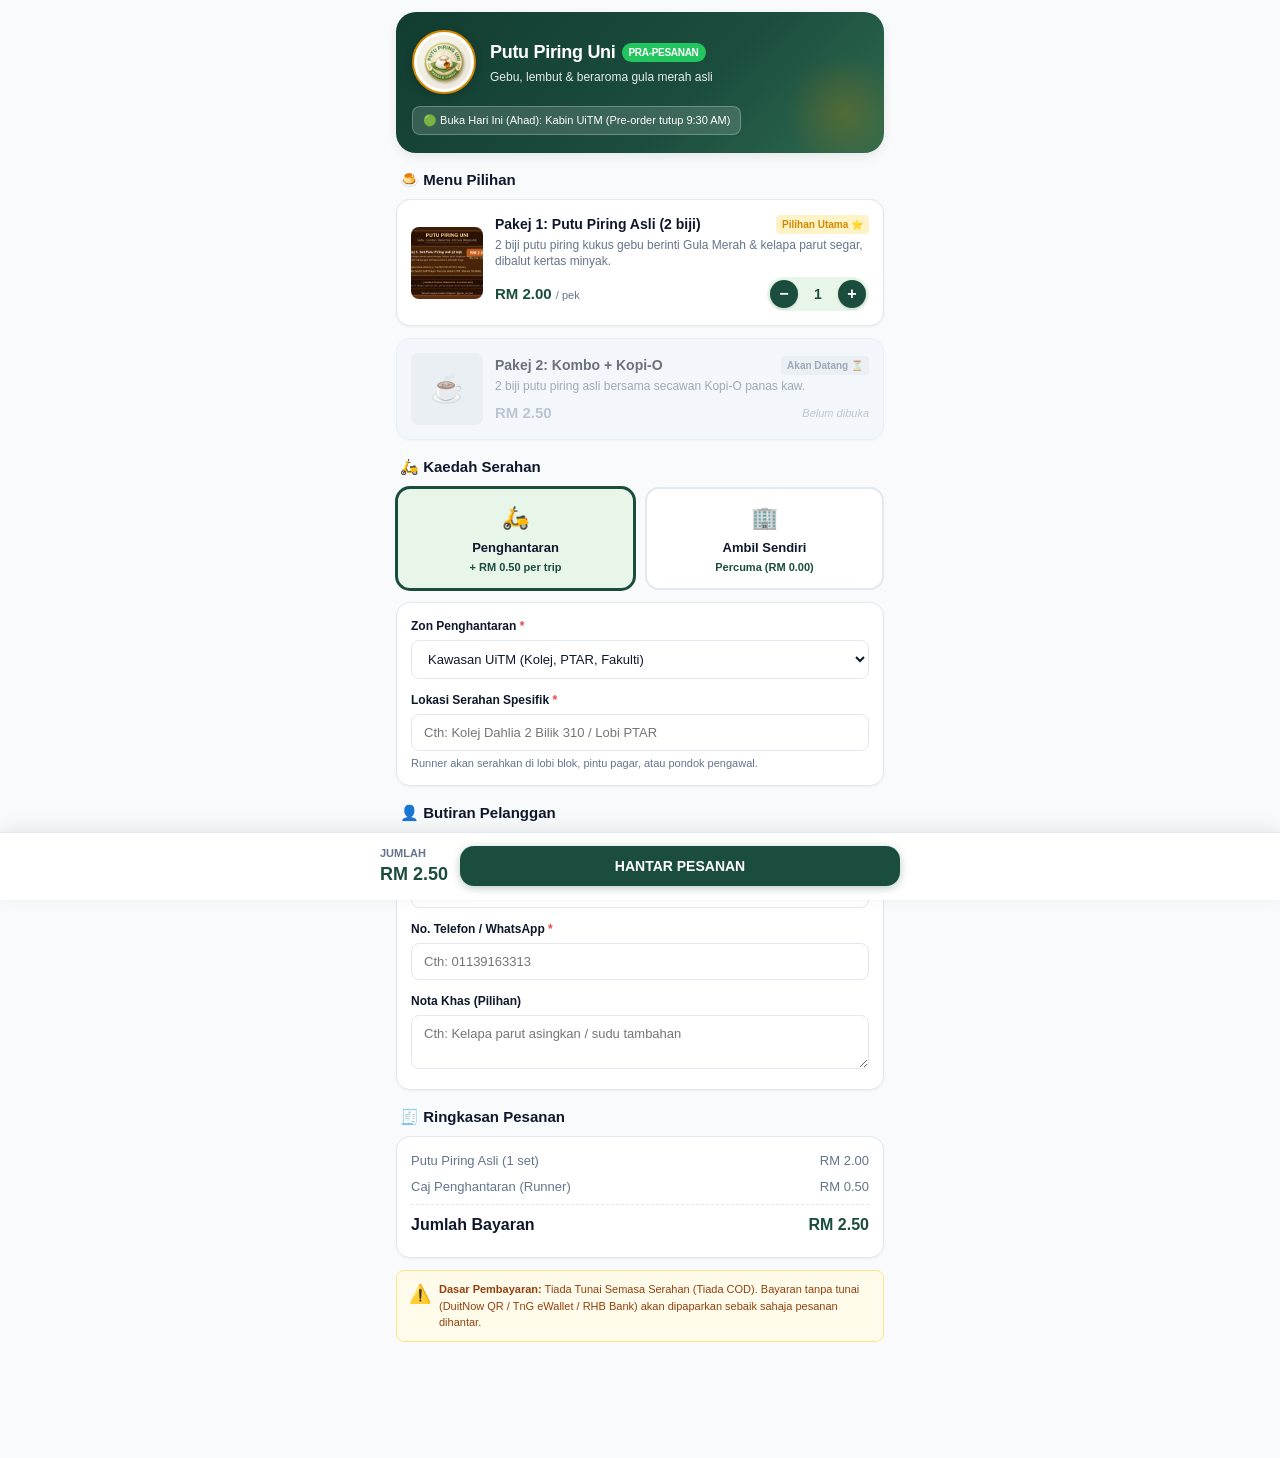
==== miniapp/index.html @ c7768cb8 "Add Telegram Mini App, GitHub Pages workflow, and assets" ====
<!DOCTYPE html>
<html lang="ms">
<head>
    <meta charset="UTF-8">
    <meta name="viewport" content="width=device-width, initial-scale=1.0, maximum-scale=1.0, user-scalable=no, viewport-fit=cover">
    <title>Putu Piring Uni - Aplikasi Pesanan</title>
    <!-- Telegram WebApp JS SDK -->
    <script src="https://telegram.org/js/telegram-web-app.js"></script>
    <link rel="stylesheet" href="styles.css">
</head>
<body>
    <div class="container">
        <!-- Brand Header -->
        <header class="brand-header">
            <div class="brand-info">
                <img src="assets/putu_piring_uni_logo.png" alt="Putu Piring Uni" class="brand-logo" onerror="this.src='assets/putu_piring_uni_avatar_512.png'">
                <div class="brand-text">
                    <h1>Putu Piring Uni <span class="brand-badge">Pra-Pesanan</span></h1>
                    <div class="brand-tagline">Gebu, lembut & beraroma gula merah asli</div>
                </div>
            </div>
            <div class="schedule-pill" id="schedulePill">
                🟢 Memuatkan jadual operasi...
            </div>
        </header>

        <!-- Menu Section -->
        <h2 class="section-title">🍮 Menu Pilihan</h2>
        
        <!-- Pakej 1 (Active) -->
        <div class="card menu-card">
            <img src="assets/menu_placeholder.jpg" alt="Pakej 1" class="menu-thumb" onerror="this.style.display='none'">
            <div class="menu-content">
                <div class="menu-title">
                    <span>Pakej 1: Putu Piring Asli (2 biji)</span>
                    <span class="tag-popular">Pilihan Utama ⭐</span>
                </div>
                <div class="menu-desc">2 biji putu piring kukus gebu berinti Gula Merah & kelapa parut segar, dibalut kertas minyak.</div>
                <div class="menu-price-row">
                    <div class="menu-price">RM 2.00 <span style="font-size: 11px; font-weight: normal; color: var(--text-muted);">/ pek</span></div>
                    <div class="stepper">
                        <button type="button" class="stepper-btn" id="btnMinus" aria-label="Kurangkan">−</button>
                        <span class="stepper-val" id="qtyVal">1</span>
                        <button type="button" class="stepper-btn" id="btnPlus" aria-label="Tambah">+</button>
                    </div>
                </div>
            </div>
        </div>

        <!-- Pakej 2 (Coming Soon) -->
        <div class="card menu-card disabled">
            <div class="menu-thumb" style="display: flex; align-items: center; justify-content: center; font-size: 28px; background: #e2e8f0;">☕</div>
            <div class="menu-content">
                <div class="menu-title">
                    <span>Pakej 2: Kombo + Kopi-O</span>
                    <span class="tag-soon">Akan Datang ⏳</span>
                </div>
                <div class="menu-desc">2 biji putu piring asli bersama secawan Kopi-O panas kaw.</div>
                <div class="menu-price-row">
                    <div class="menu-price" style="color: #94a3b8;">RM 2.50</div>
                    <span style="font-size: 11px; color: #94a3b8; font-style: italic;">Belum dibuka</span>
                </div>
            </div>
        </div>

        <!-- Fulfillment Method Section -->
        <h2 class="section-title">🛵 Kaedah Serahan</h2>
        <div class="fulfillment-grid">
            <div class="fulfillment-btn active" id="radioDelivery">
                <div class="fulfillment-icon">🛵</div>
                <div class="fulfillment-title">Penghantaran</div>
                <div class="fulfillment-fee">+ RM 0.50 per trip</div>
            </div>
            <div class="fulfillment-btn" id="radioPickup">
                <div class="fulfillment-icon">🏢</div>
                <div class="fulfillment-title">Ambil Sendiri</div>
                <div class="fulfillment-fee">Percuma (RM 0.00)</div>
            </div>
        </div>

        <!-- Delivery Fields -->
        <div id="deliveryFields" class="card">
            <div class="form-group">
                <label for="inputZone" class="form-label">Zon Penghantaran <span class="req">*</span></label>
                <select id="inputZone" class="form-select">
                    <option value="Kawasan UiTM (Kolej Kediaman, PTAR, Lobi Fakulti)">Kawasan UiTM (Kolej, PTAR, Fakulti)</option>
                    <option value="RPTU (Residensi Pelajar Luar Kampus)">RPTU (Residensi Pelajar Luar Kampus)</option>
                    <option value="Kawasan Fasa 5 (Lembah Bujang)">Kawasan Fasa 5 (Lembah Bujang)</option>
                </select>
            </div>
            <div class="form-group" style="margin-bottom: 0;">
                <label for="inputAddress" class="form-label">Lokasi Serahan Spesifik <span class="req">*</span></label>
                <input type="text" id="inputAddress" class="form-input" placeholder="Cth: Kolej Dahlia 2 Bilik 310 / Lobi PTAR">
                <div style="font-size: 11px; color: var(--text-muted); margin-top: 4px;">Runner akan serahkan di lobi blok, pintu pagar, atau pondok pengawal.</div>
            </div>
        </div>

        <!-- Pickup Fields -->
        <div id="pickupFields" class="card" style="display: none;">
            <div class="pickup-info-box" id="pickupVenueText">
                Memuatkan lokasi ambil sendiri...
            </div>
        </div>

        <!-- Customer Details Section -->
        <h2 class="section-title">👤 Butiran Pelanggan</h2>
        <div class="card">
            <div class="form-group">
                <label for="inputName" class="form-label">Nama Penuh <span class="req">*</span></label>
                <input type="text" id="inputName" class="form-input" placeholder="Cth: Muhammad Nasrul">
            </div>
            <div class="form-group">
                <label for="inputPhone" class="form-label">No. Telefon / WhatsApp <span class="req">*</span></label>
                <input type="tel" id="inputPhone" class="form-input" placeholder="Cth: 01139163313">
            </div>
            <div class="form-group" style="margin-bottom: 0;">
                <label for="inputNotes" class="form-label">Nota Khas (Pilihan)</label>
                <textarea id="inputNotes" class="form-textarea" placeholder="Cth: Kelapa parut asingkan / sudu tambahan"></textarea>
            </div>
        </div>

        <!-- Order Summary Section -->
        <h2 class="section-title">🧾 Ringkasan Pesanan</h2>
        <div class="card">
            <div class="breakdown-row">
                <span>Putu Piring Asli (<span id="summaryQty">1 set</span>)</span>
                <span id="summaryFoodSubtotal">RM 2.00</span>
            </div>
            <div class="breakdown-row" id="summaryDeliveryRow">
                <span>Caj Penghantaran (Runner)</span>
                <span id="summaryDeliveryFee">RM 0.50</span>
            </div>
            <div class="breakdown-row total-row">
                <span>Jumlah Bayaran</span>
                <span class="total-amount" id="summaryTotalAmount">RM 2.50</span>
            </div>
        </div>

        <!-- Strict Payment Policy Alert -->
        <div class="alert-box">
            <div style="font-size: 18px;">⚠️</div>
            <div>
                <b>Dasar Pembayaran:</b> Tiada Tunai Semasa Serahan (Tiada COD). Bayaran tanpa tunai (DuitNow QR / TnG eWallet / RHB Bank) akan dipaparkan sebaik sahaja pesanan dihantar.
            </div>
        </div>
    </div>

    <!-- Sticky Bottom Checkout Bar (for browsers or Telegram Web) -->
    <div class="bottom-bar">
        <div class="bottom-container">
            <div>
                <div class="bottom-total-label">Jumlah</div>
                <div class="bottom-total-val" id="bottomTotalAmount">RM 2.50</div>
            </div>
            <button type="button" class="btn-submit" id="btnSubmit">
                HANTAR PESANAN
            </button>
        </div>
    </div>

    <script src="app.js"></script>
</body>
</html>
---- miniapp/styles.css ----
:root {
    --primary: #1b4d3e;
    --primary-light: #2d6a4f;
    --primary-soft: #e8f5e9;
    --accent: #d48800;
    --accent-light: #fef3c7;
    --bg-page: var(--tg-theme-bg-color, #f8fafc);
    --bg-card: var(--tg-theme-secondary-bg-color, #ffffff);
    --text-main: var(--tg-theme-text-color, #0f172a);
    --text-muted: var(--tg-theme-hint-color, #64748b);
    --border: #e2e8f0;
    --radius-sm: 8px;
    --radius-md: 14px;
    --radius-lg: 20px;
    --shadow-sm: 0 1px 3px rgba(0, 0, 0, 0.05);
    --shadow-md: 0 4px 12px rgba(0, 0, 0, 0.08);
    --font: -apple-system, BlinkMacSystemFont, "Segoe UI", Roboto, "Helvetica Neue", Arial, sans-serif;
}

* {
    box-sizing: border-box;
    margin: 0;
    padding: 0;
    -webkit-tap-highlight-color: transparent;
}

body {
    font-family: var(--font);
    background-color: var(--bg-page);
    color: var(--text-main);
    line-height: 1.5;
    font-size: 14px;
    padding-bottom: calc(90px + env(safe-area-inset-bottom, 20px));
}

.container {
    max-width: 520px;
    margin: 0 auto;
    padding: 12px 16px;
}

/* Header & Banner */
.brand-header {
    background: linear-gradient(135deg, #123d30 0%, #1b4d3e 60%, #2d6a4f 100%);
    color: #ffffff;
    border-radius: var(--radius-lg);
    padding: 18px 16px;
    margin-bottom: 16px;
    position: relative;
    overflow: hidden;
    box-shadow: var(--shadow-md);
}

.brand-header::after {
    content: "";
    position: absolute;
    right: -20px;
    bottom: -20px;
    width: 120px;
    height: 120px;
    background: radial-gradient(circle, rgba(212, 136, 0, 0.25) 0%, transparent 70%);
    pointer-events: none;
}

.brand-info {
    display: flex;
    align-items: center;
    gap: 14px;
}

.brand-logo {
    width: 64px;
    height: 64px;
    border-radius: 50%;
    object-fit: cover;
    background: #ffffff;
    padding: 3px;
    border: 2px solid var(--accent);
    box-shadow: 0 2px 8px rgba(0,0,0,0.2);
    flex-shrink: 0;
}

.brand-text h1 {
    font-size: 18px;
    font-weight: 700;
    display: flex;
    align-items: center;
    gap: 6px;
    letter-spacing: -0.3px;
}

.brand-badge {
    background: #22c55e;
    color: #ffffff;
    font-size: 10px;
    font-weight: 700;
    padding: 2px 7px;
    border-radius: 999px;
    text-transform: uppercase;
}

.brand-tagline {
    font-size: 12px;
    opacity: 0.9;
    margin-top: 2px;
}

.schedule-pill {
    margin-top: 12px;
    display: inline-flex;
    align-items: center;
    gap: 6px;
    background: rgba(255, 255, 255, 0.15);
    backdrop-filter: blur(8px);
    border: 1px solid rgba(255, 255, 255, 0.25);
    padding: 5px 10px;
    border-radius: var(--radius-sm);
    font-size: 11px;
    font-weight: 500;
}

/* Sections & Cards */
.section-title {
    font-size: 15px;
    font-weight: 700;
    margin: 16px 0 8px 4px;
    color: var(--text-main);
    display: flex;
    align-items: center;
    gap: 6px;
}

.card {
    background-color: var(--bg-card);
    border: 1px solid var(--border);
    border-radius: var(--radius-md);
    padding: 14px;
    margin-bottom: 12px;
    box-shadow: var(--shadow-sm);
    transition: transform 0.15s ease, border-color 0.15s ease;
}

/* Menu Item Card */
.menu-card {
    display: flex;
    gap: 12px;
    align-items: center;
    position: relative;
}

.menu-card.disabled {
    opacity: 0.6;
    background-color: #f1f5f9;
}

.menu-thumb {
    width: 72px;
    height: 72px;
    border-radius: var(--radius-sm);
    object-fit: cover;
    background: #e2e8f0;
    flex-shrink: 0;
}

.menu-content {
    flex: 1;
    min-width: 0;
}

.menu-title {
    font-size: 14px;
    font-weight: 700;
    color: var(--text-main);
    display: flex;
    align-items: center;
    justify-content: space-between;
}

.menu-desc {
    font-size: 12px;
    color: var(--text-muted);
    margin-top: 2px;
    line-height: 1.35;
}

.menu-price-row {
    display: flex;
    align-items: center;
    justify-content: space-between;
    margin-top: 8px;
}

.menu-price {
    font-size: 15px;
    font-weight: 800;
    color: var(--primary);
}

.tag-popular {
    font-size: 10px;
    font-weight: 700;
    background: var(--accent-light);
    color: var(--accent);
    padding: 2px 6px;
    border-radius: 4px;
}

.tag-soon {
    font-size: 10px;
    font-weight: 700;
    background: #e2e8f0;
    color: #64748b;
    padding: 2px 6px;
    border-radius: 4px;
}

/* Stepper Control */
.stepper {
    display: inline-flex;
    align-items: center;
    background: var(--primary-soft);
    border-radius: 999px;
    padding: 3px;
    gap: 10px;
}

.stepper-btn {
    width: 28px;
    height: 28px;
    border-radius: 50%;
    border: none;
    background: var(--primary);
    color: #ffffff;
    font-size: 16px;
    font-weight: 700;
    display: flex;
    align-items: center;
    justify-content: center;
    cursor: pointer;
    box-shadow: 0 1px 3px rgba(0,0,0,0.15);
}

.stepper-btn:active {
    transform: scale(0.92);
}

.stepper-val {
    font-size: 14px;
    font-weight: 700;
    min-width: 20px;
    text-align: center;
    color: var(--primary);
}

/* Fulfillment Method Grid */
.fulfillment-grid {
    display: grid;
    grid-template-columns: 1fr 1fr;
    gap: 10px;
    margin-bottom: 12px;
}

.fulfillment-btn {
    border: 2px solid var(--border);
    border-radius: var(--radius-md);
    background: var(--bg-card);
    padding: 12px 10px;
    text-align: center;
    cursor: pointer;
    transition: all 0.2s ease;
}

.fulfillment-btn.active {
    border-color: var(--primary);
    background: var(--primary-soft);
    box-shadow: 0 0 0 1px var(--primary);
}

.fulfillment-icon {
    font-size: 22px;
    margin-bottom: 4px;
}

.fulfillment-title {
    font-size: 13px;
    font-weight: 700;
    color: var(--text-main);
}

.fulfillment-fee {
    font-size: 11px;
    font-weight: 600;
    color: var(--primary);
    margin-top: 2px;
}

/* Form Controls */
.form-group {
    margin-bottom: 12px;
}

.form-label {
    display: block;
    font-size: 12px;
    font-weight: 600;
    color: var(--text-main);
    margin-bottom: 5px;
}

.form-label span.req {
    color: #ef4444;
}

.form-input, .form-select, .form-textarea {
    width: 100%;
    padding: 10px 12px;
    border: 1px solid var(--border);
    border-radius: var(--radius-sm);
    font-family: inherit;
    font-size: 13px;
    background-color: #ffffff;
    color: var(--text-main);
    transition: border-color 0.15s ease;
}

.form-input:focus, .form-select:focus, .form-textarea:focus {
    outline: none;
    border-color: var(--primary);
    box-shadow: 0 0 0 2px rgba(27, 77, 62, 0.15);
}

.form-textarea {
    resize: vertical;
    min-height: 54px;
}

.pickup-info-box {
    background: #f0fdf4;
    border: 1px dashed #86efac;
    border-radius: var(--radius-sm);
    padding: 10px 12px;
    font-size: 12px;
    color: #166534;
    line-height: 1.4;
}

.pickup-info-box a {
    color: #15803d;
    font-weight: 700;
    text-decoration: underline;
}

/* Price Breakdown */
.breakdown-row {
    display: flex;
    justify-content: space-between;
    font-size: 13px;
    color: var(--text-muted);
    margin-bottom: 6px;
}

.breakdown-row.total-row {
    border-top: 1px dashed var(--border);
    padding-top: 8px;
    margin-top: 8px;
    font-size: 16px;
    font-weight: 800;
    color: var(--text-main);
}

.breakdown-row.total-row .total-amount {
    color: var(--primary);
}

/* Notices */
.alert-box {
    background: #fffbeb;
    border: 1px solid #fde68a;
    border-radius: var(--radius-sm);
    padding: 10px 12px;
    font-size: 11px;
    color: #92400e;
    margin-bottom: 14px;
    display: flex;
    gap: 8px;
    align-items: flex-start;
}

/* Sticky Bottom Bar */
.bottom-bar {
    position: fixed;
    bottom: 0;
    left: 0;
    right: 0;
    background: #ffffff;
    border-top: 1px solid var(--border);
    padding: 12px 16px calc(12px + env(safe-area-inset-bottom, 0px));
    box-shadow: 0 -4px 16px rgba(0, 0, 0, 0.08);
    z-index: 100;
}

.bottom-container {
    max-width: 520px;
    margin: 0 auto;
    display: flex;
    align-items: center;
    justify-content: space-between;
    gap: 12px;
}

.bottom-total-label {
    font-size: 11px;
    color: var(--text-muted);
    text-transform: uppercase;
    font-weight: 600;
}

.bottom-total-val {
    font-size: 18px;
    font-weight: 800;
    color: var(--primary);
}

.btn-submit {
    flex: 1;
    background: var(--primary);
    color: #ffffff;
    border: none;
    border-radius: var(--radius-md);
    padding: 12px 18px;
    font-size: 14px;
    font-weight: 700;
    cursor: pointer;
    box-shadow: 0 2px 8px rgba(27, 77, 62, 0.3);
    transition: background-color 0.15s, transform 0.1s;
}

.btn-submit:active {
    background: #14382c;
    transform: scale(0.98);
}

.btn-submit:disabled {
    background: #94a3b8;
    cursor: not-allowed;
    box-shadow: none;
}
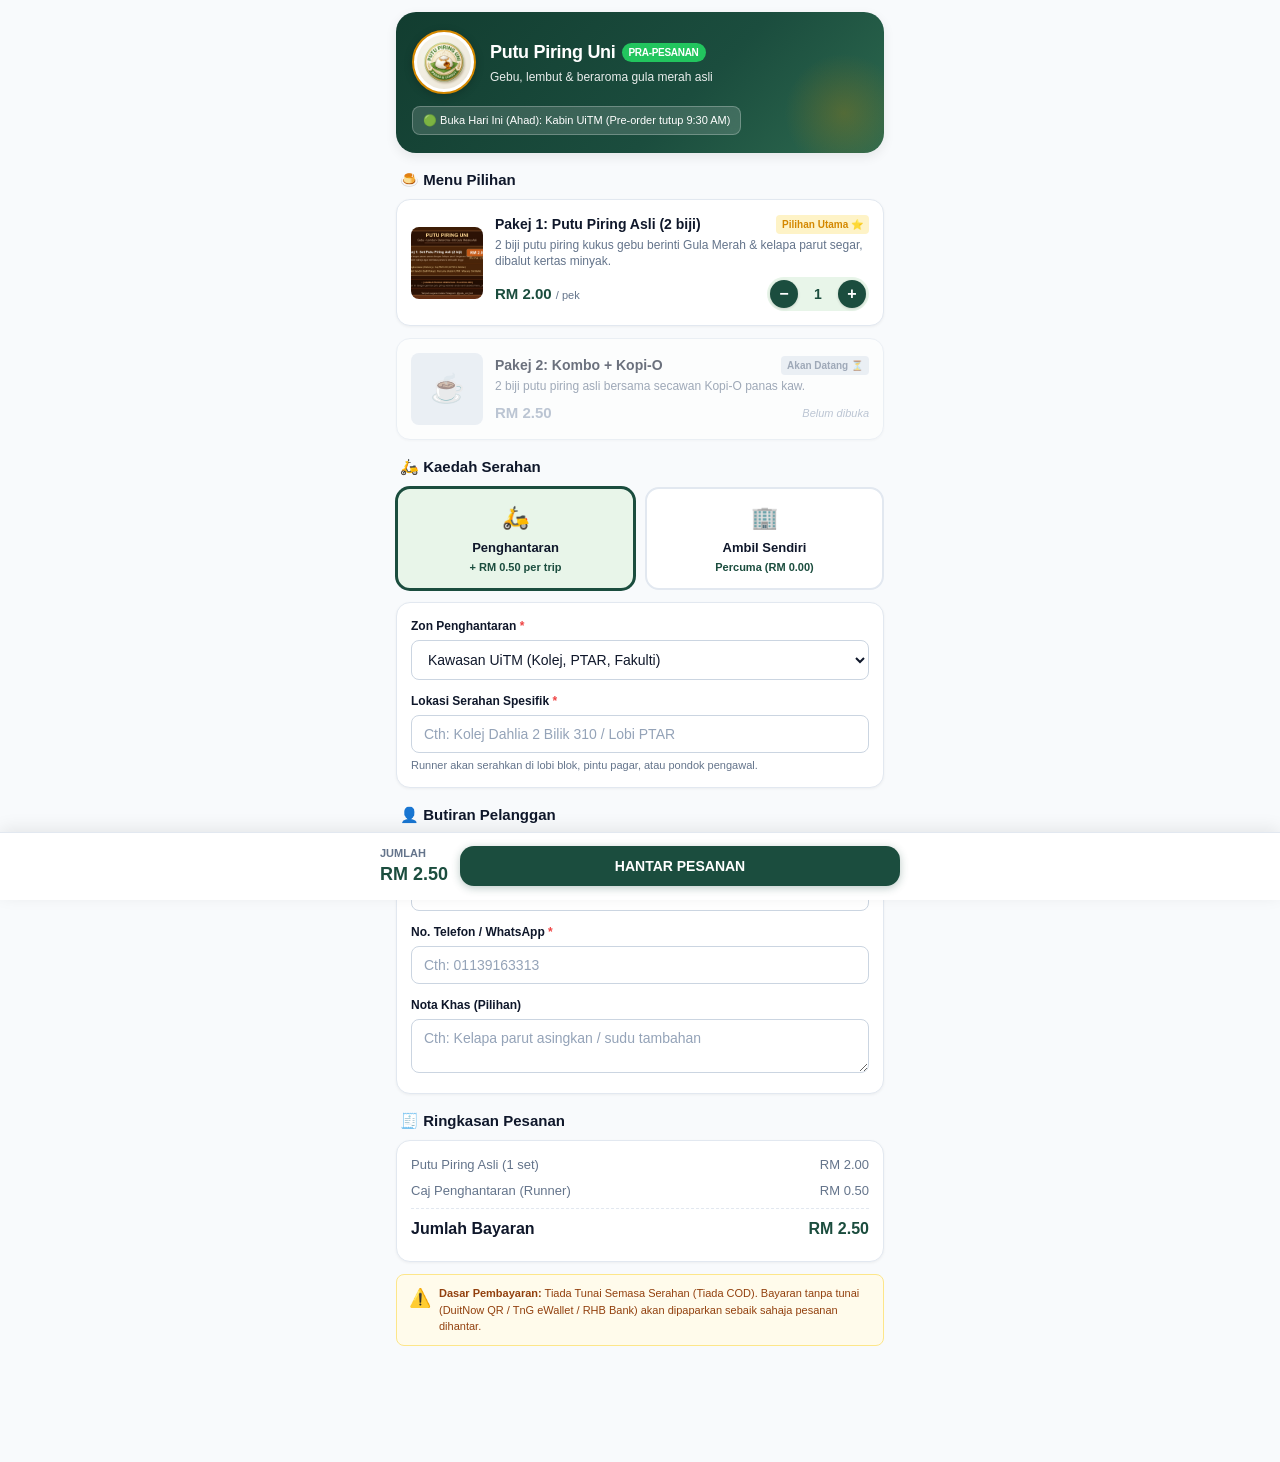
==== commit ccd55b63: "Bust cache for styles.css and app.js to v1.0.1" ====
--- a/miniapp/index.html
+++ b/miniapp/index.html
@@ -6,7 +6,7 @@
     <title>Putu Piring Uni - Aplikasi Pesanan</title>
     <!-- Telegram WebApp JS SDK -->
     <script src="https://telegram.org/js/telegram-web-app.js"></script>
-    <link rel="stylesheet" href="styles.css">
+    <link rel="stylesheet" href="styles.css?v=1.0.1">
 </head>
 <body>
     <div class="container">
@@ -158,6 +158,6 @@
         </div>
     </div>
 
-    <script src="app.js"></script>
+    <script src="app.js?v=1.0.1"></script>
 </body>
 </html>
--- a/miniapp/styles.css
+++ b/miniapp/styles.css
@@ -4,17 +4,52 @@
     --primary-soft: #e8f5e9;
     --accent: #d48800;
     --accent-light: #fef3c7;
-    --bg-page: var(--tg-theme-bg-color, #f8fafc);
-    --bg-card: var(--tg-theme-secondary-bg-color, #ffffff);
-    --text-main: var(--tg-theme-text-color, #0f172a);
-    --text-muted: var(--tg-theme-hint-color, #64748b);
+    --bg-page: #f8fafc;
+    --bg-card: #ffffff;
+    --text-main: #0f172a;
+    --text-muted: #64748b;
+    --input-bg: #ffffff;
+    --input-text: #0f172a;
+    --input-border: #cbd5e1;
+    --input-placeholder: #94a3b8;
     --border: #e2e8f0;
+    --bottom-bar-bg: #ffffff;
     --radius-sm: 8px;
     --radius-md: 14px;
     --radius-lg: 20px;
     --shadow-sm: 0 1px 3px rgba(0, 0, 0, 0.05);
     --shadow-md: 0 4px 12px rgba(0, 0, 0, 0.08);
     --font: -apple-system, BlinkMacSystemFont, "Segoe UI", Roboto, "Helvetica Neue", Arial, sans-serif;
+}
+
+body.dark-mode {
+    --bg-page: #0f172a;
+    --bg-card: #1e293b;
+    --text-main: #f8fafc;
+    --text-muted: #94a3b8;
+    --input-bg: #0f172a;
+    --input-text: #f8fafc;
+    --input-border: #475569;
+    --input-placeholder: #64748b;
+    --border: #334155;
+    --primary-soft: rgba(45, 106, 79, 0.3);
+    --bottom-bar-bg: #1e293b;
+}
+
+@media (prefers-color-scheme: dark) {
+    :root:not(.light-forced) {
+        --bg-page: #0f172a;
+        --bg-card: #1e293b;
+        --text-main: #f8fafc;
+        --text-muted: #94a3b8;
+        --input-bg: #0f172a;
+        --input-text: #f8fafc;
+        --input-border: #475569;
+        --input-placeholder: #64748b;
+        --border: #334155;
+        --primary-soft: rgba(45, 106, 79, 0.3);
+        --bottom-bar-bg: #1e293b;
+    }
 }
 
 * {
@@ -150,7 +185,7 @@
 
 .menu-card.disabled {
     opacity: 0.6;
-    background-color: #f1f5f9;
+    background-color: var(--bg-card);
 }
 
 .menu-thumb {
@@ -294,7 +329,7 @@
     margin-top: 2px;
 }
 
-/* Form Controls */
+/* Form Controls - HIGH CONTRAST & BULLETPROOF READABILITY */
 .form-group {
     margin-bottom: 12px;
 }
@@ -314,19 +349,31 @@
 .form-input, .form-select, .form-textarea {
     width: 100%;
     padding: 10px 12px;
-    border: 1px solid var(--border);
+    border: 1.5px solid var(--input-border, #cbd5e1);
     border-radius: var(--radius-sm);
     font-family: inherit;
-    font-size: 13px;
-    background-color: #ffffff;
-    color: var(--text-main);
-    transition: border-color 0.15s ease;
+    font-size: 14px;
+    background-color: var(--input-bg, #ffffff) !important;
+    color: var(--input-text, #0f172a) !important;
+    -webkit-text-fill-color: var(--input-text, #0f172a) !important;
+    transition: border-color 0.15s ease, box-shadow 0.15s ease;
 }
 
 .form-input:focus, .form-select:focus, .form-textarea:focus {
     outline: none;
     border-color: var(--primary);
-    box-shadow: 0 0 0 2px rgba(27, 77, 62, 0.15);
+    box-shadow: 0 0 0 3px rgba(27, 77, 62, 0.2);
+}
+
+.form-input::placeholder, .form-textarea::placeholder {
+    color: var(--input-placeholder, #94a3b8) !important;
+    -webkit-text-fill-color: var(--input-placeholder, #94a3b8) !important;
+    opacity: 1;
+}
+
+.form-select option {
+    background-color: var(--input-bg, #ffffff);
+    color: var(--input-text, #0f172a);
 }
 
 .form-textarea {
@@ -344,10 +391,20 @@
     line-height: 1.4;
 }
 
+body.dark-mode .pickup-info-box {
+    background: rgba(22, 101, 52, 0.2);
+    border-color: #22c55e;
+    color: #86efac;
+}
+
 .pickup-info-box a {
     color: #15803d;
     font-weight: 700;
     text-decoration: underline;
+}
+
+body.dark-mode .pickup-info-box a {
+    color: #4ade80;
 }
 
 /* Price Breakdown */
@@ -370,6 +427,10 @@
 
 .breakdown-row.total-row .total-amount {
     color: var(--primary);
+}
+
+body.dark-mode .breakdown-row.total-row .total-amount {
+    color: #4ade80;
 }
 
 /* Notices */
@@ -386,13 +447,19 @@
     align-items: flex-start;
 }
 
+body.dark-mode .alert-box {
+    background: rgba(146, 64, 14, 0.2);
+    border-color: #d97706;
+    color: #fde68a;
+}
+
 /* Sticky Bottom Bar */
 .bottom-bar {
     position: fixed;
     bottom: 0;
     left: 0;
     right: 0;
-    background: #ffffff;
+    background-color: var(--bottom-bar-bg, #ffffff);
     border-top: 1px solid var(--border);
     padding: 12px 16px calc(12px + env(safe-area-inset-bottom, 0px));
     box-shadow: 0 -4px 16px rgba(0, 0, 0, 0.08);
@@ -419,6 +486,10 @@
     font-size: 18px;
     font-weight: 800;
     color: var(--primary);
+}
+
+body.dark-mode .bottom-total-val {
+    color: #4ade80;
 }
 
 .btn-submit {
